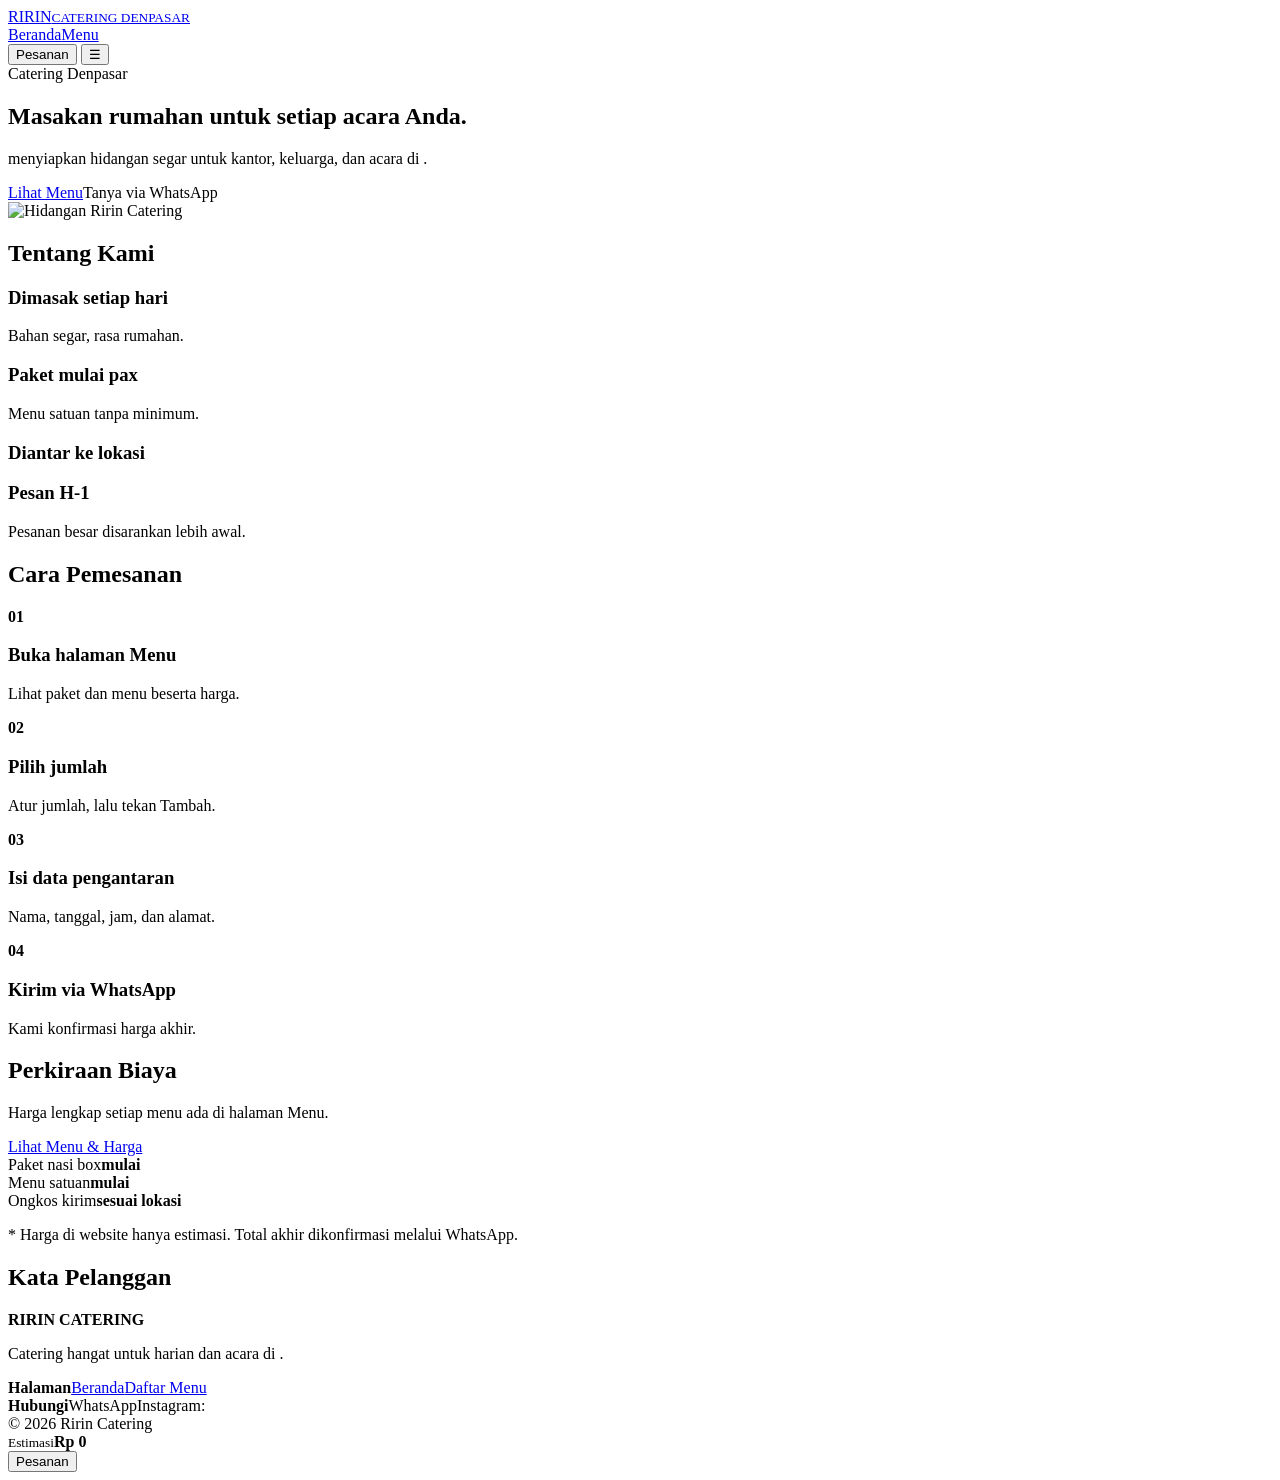
==== index.html @ 5c73bcd6 "Add files via upload" ====
<!DOCTYPE html>
<html lang="id">
<head>
<meta charset="utf-8">
<meta name="viewport" content="width=device-width, initial-scale=1">
<title>Ririn Catering Denpasar | Catering Rumahan</title>
<meta name="description" content="Catering kantor, keluarga, dan acara di Denpasar. Pesan mudah lewat WhatsApp.">
<meta property="og:title" content="Ririn Catering Denpasar | Catering Rumahan">
<meta property="og:description" content="Catering kantor, keluarga, dan acara di Denpasar. Pesan mudah lewat WhatsApp.">
<meta property="og:type" content="website">
<meta name="twitter:card" content="summary_large_image">
<link rel="preconnect" href="https://fonts.googleapis.com">
<link rel="stylesheet" href="https://fonts.googleapis.com/css2?family=DM+Sans:wght@400;500;600;700;800&display=swap">
<link rel="stylesheet" href="css/style.css">
</head>
<body>
<header><div class="wrap">
  <a href="index.html" class="logo">RIRIN<small>CATERING DENPASAR</small></a>
  <nav id="nav"><a href="index.html" class="active">Beranda</a><a href="menu.html">Menu</a></nav>
  <div class="head-right">
    <button type="button" class="btn outline cart-btn" onclick="openCart()">Pesanan <span data-count></span></button>
    <button type="button" id="menu-btn" class="btn outline" aria-label="Buka menu">☰</button>
  </div>
</div></header>
<main>
<section class="hero"><div class="wrap">
  <div><span class="eyebrow">Catering Denpasar</span>
  <h1>Masakan rumahan untuk setiap acara Anda.</h1>
  <p class="lead"><span data-name></span> menyiapkan hidangan segar untuk kantor, keluarga, dan acara di <span data-area></span>.</p>
  <div class="actions"><a href="menu.html" class="btn big">Lihat Menu</a><a data-wa target="_blank" rel="noopener" class="btn outline big">Tanya via WhatsApp</a></div></div>
  <img src="images/hero.jpg" alt="Hidangan Ririn Catering">
</div></section>
<section><div class="wrap"><h2>Tentang Kami</h2><div class="grid g4">
  <div class="card"><h3>Dimasak setiap hari</h3><p class="muted">Bahan segar, rasa rumahan.</p></div>
  <div class="card"><h3>Paket mulai <span data-min></span> pax</h3><p class="muted">Menu satuan tanpa minimum.</p></div>
  <div class="card"><h3>Diantar ke lokasi</h3><p class="muted" data-area></p></div>
  <div class="card"><h3>Pesan H-1</h3><p class="muted">Pesanan besar disarankan lebih awal.</p></div>
</div></div></section>
<section class="alt"><div class="wrap"><h2>Cara Pemesanan</h2><ol class="grid g4" style="list-style:none;padding:0">
  <li class="card step"><b>01</b><h3>Buka halaman Menu</h3><p class="muted">Lihat paket dan menu beserta harga.</p></li>
  <li class="card step"><b>02</b><h3>Pilih jumlah</h3><p class="muted">Atur jumlah, lalu tekan Tambah.</p></li>
  <li class="card step"><b>03</b><h3>Isi data pengantaran</h3><p class="muted">Nama, tanggal, jam, dan alamat.</p></li>
  <li class="card step"><b>04</b><h3>Kirim via WhatsApp</h3><p class="muted">Kami konfirmasi harga akhir.</p></li>
</ol></div></section>
<section><div class="wrap split">
  <div><h2>Perkiraan Biaya</h2><p class="muted">Harga lengkap setiap menu ada di halaman Menu.</p><div class="actions"><a href="menu.html" class="btn big">Lihat Menu &amp; Harga</a></div></div>
  <div class="card price-box">
    <div class="row"><span>Paket nasi box</span><strong>mulai <span id="from-pkg"></span></strong></div>
    <div class="row"><span>Menu satuan</span><strong>mulai <span id="from-menu"></span></strong></div>
    <div class="row"><span>Ongkos kirim</span><strong>sesuai lokasi</strong></div>
    <p class="note">* Harga di website hanya estimasi. Total akhir dikonfirmasi melalui WhatsApp.</p>
  </div>
</div></section>
<section class="alt"><div class="wrap"><h2>Kata Pelanggan</h2><div id="reviews" class="grid g3"></div></div></section>
</main>
<footer><div class="wrap"><div>
  <div><strong>RIRIN CATERING</strong><p>Catering hangat untuk harian dan acara di <span data-area style="display:inline"></span>.</p></div>
  <div><strong>Halaman</strong><a href="index.html">Beranda</a><a href="menu.html">Daftar Menu</a></div>
  <div><strong>Hubungi</strong><a data-wa target="_blank" rel="noopener">WhatsApp</a><span>Instagram: <span data-ig style="display:inline"></span></span></div>
</div><div class="copy">© 2026 Ririn Catering</div></div></footer>

<dialog id="cart">
  <div class="dlg-head"><h2>Pesanan Anda</h2><button type="button" class="close" onclick="closeCart()" aria-label="Tutup">×</button></div>
  <div id="cart-empty" class="empty"><p><strong>Belum ada menu dipilih</strong></p><a href="menu.html" class="btn">Lihat Menu</a></div>
  <div id="cart-filled" hidden>
    <div id="cart-list"></div>
    <div class="sum"><span class="muted">Estimasi total</span><strong data-total></strong></div>
    <p class="info">Harga di website hanya estimasi. Harga akhir dan ongkos kirim dikonfirmasi melalui WhatsApp.</p>
    <form onsubmit="checkout(event)">
      <label><span>Nama</span><input name="name" required maxlength="80" placeholder="Nama pemesan"></label>
      <label><span>Nomor WhatsApp</span><input name="phone" type="tel" required maxlength="18" placeholder="08xxxxxxxxxx"></label>
      <label><span>Tanggal</span><input name="date" type="date" required></label>
      <label><span>Jam pengantaran</span><input name="time" type="time" required></label>
      <label class="wide"><span>Alamat</span><textarea name="address" required maxlength="300" placeholder="Alamat lengkap"></textarea></label>
      <label class="wide"><span>Catatan (opsional)</span><textarea name="note" maxlength="500"></textarea></label>
      <button class="btn wa big block wide" type="submit">Pesan via WhatsApp</button>
    </form>
  </div>
</dialog>

<div class="bar"><div><small>Estimasi</small><strong data-total>Rp 0</strong></div><button type="button" class="btn" onclick="openCart()">Pesanan <span data-count></span></button></div>
<div id="toast" role="status"></div>
<script src="js/config.js"></script>
<script src="js/app.js"></script>
</body>
</html>
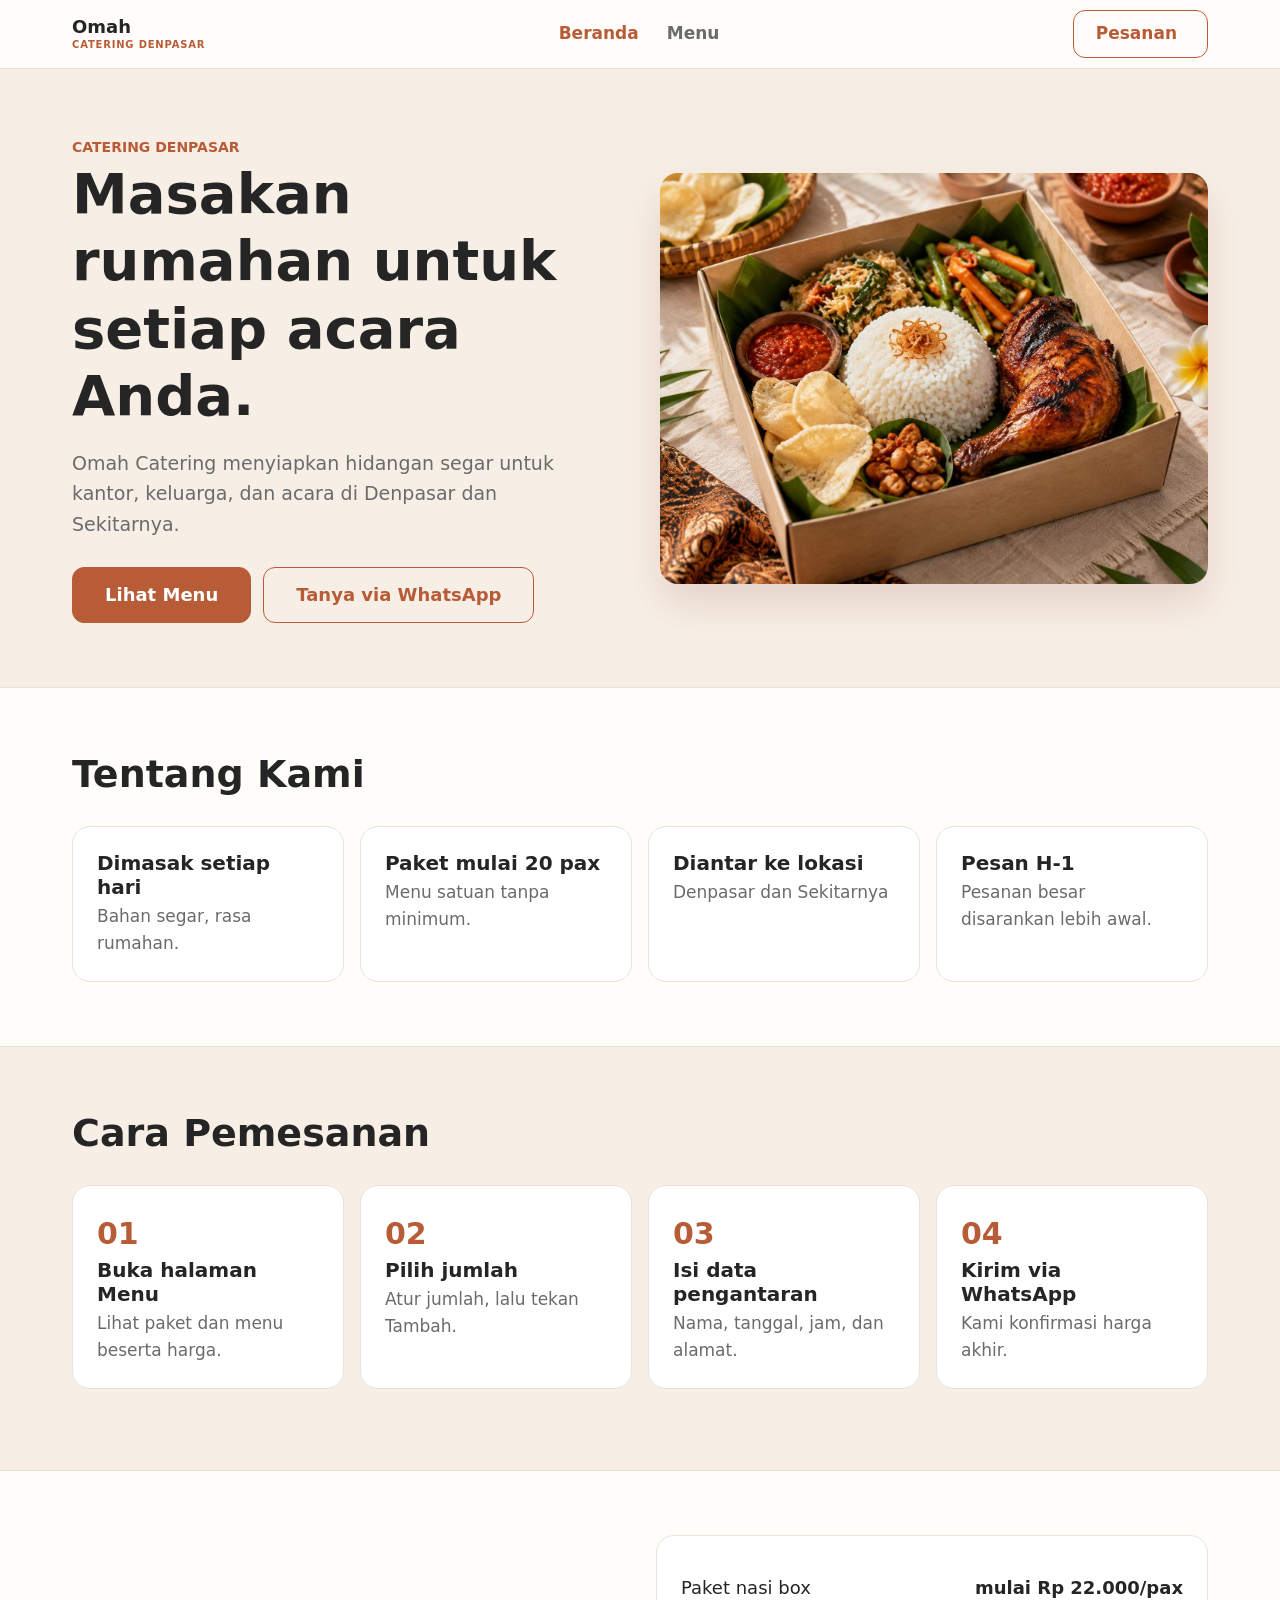
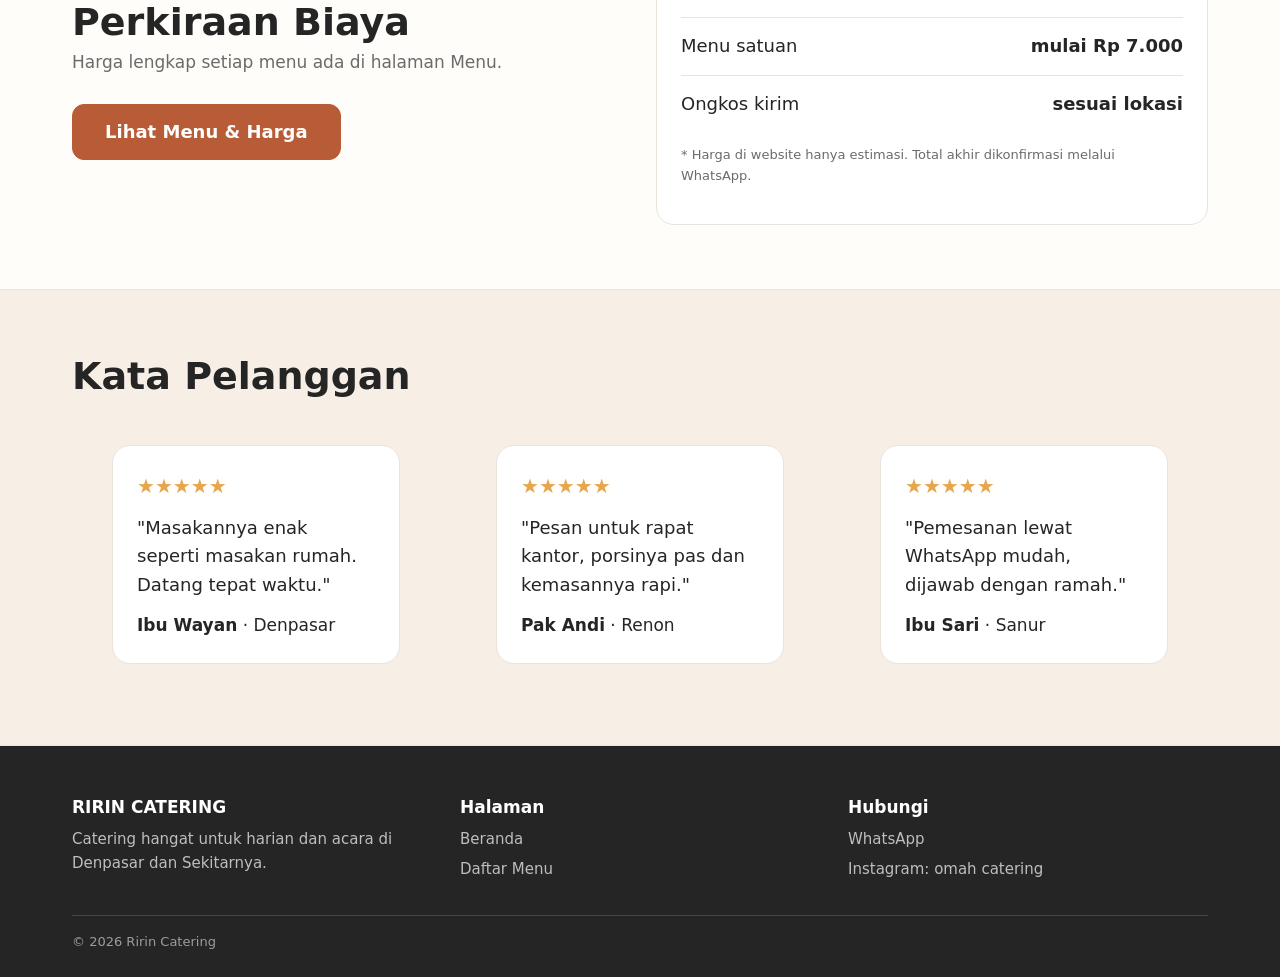
==== commit ce581449: "Update index.html" ====
--- a/index.html
+++ b/index.html
@@ -3,7 +3,7 @@
 <head>
 <meta charset="utf-8">
 <meta name="viewport" content="width=device-width, initial-scale=1">
-<title>Ririn Catering Denpasar | Catering Rumahan</title>
+<title>Omah Catering Denpasar | Catering Rumahan</title>
 <meta name="description" content="Catering kantor, keluarga, dan acara di Denpasar. Pesan mudah lewat WhatsApp.">
 <meta property="og:title" content="Ririn Catering Denpasar | Catering Rumahan">
 <meta property="og:description" content="Catering kantor, keluarga, dan acara di Denpasar. Pesan mudah lewat WhatsApp.">
@@ -15,7 +15,7 @@
 </head>
 <body>
 <header><div class="wrap">
-  <a href="index.html" class="logo">RIRIN<small>CATERING DENPASAR</small></a>
+  <a href="index.html" class="logo">Omah<small>CATERING DENPASAR</small></a>
   <nav id="nav"><a href="index.html" class="active">Beranda</a><a href="menu.html">Menu</a></nav>
   <div class="head-right">
     <button type="button" class="btn outline cart-btn" onclick="openCart()">Pesanan <span data-count></span></button>
@@ -28,7 +28,7 @@
   <h1>Masakan rumahan untuk setiap acara Anda.</h1>
   <p class="lead"><span data-name></span> menyiapkan hidangan segar untuk kantor, keluarga, dan acara di <span data-area></span>.</p>
   <div class="actions"><a href="menu.html" class="btn big">Lihat Menu</a><a data-wa target="_blank" rel="noopener" class="btn outline big">Tanya via WhatsApp</a></div></div>
-  <img src="images/hero.jpg" alt="Hidangan Ririn Catering">
+  <img src="images/hero.jpg" alt="Hidangan Omah Catering">
 </div></section>
 <section><div class="wrap"><h2>Tentang Kami</h2><div class="grid g4">
   <div class="card"><h3>Dimasak setiap hari</h3><p class="muted">Bahan segar, rasa rumahan.</p></div>
--- a/css/style.css
+++ b/css/style.css
@@ -0,0 +1,119 @@
+/* Warna utama — ubah di sini untuk mengganti warna brand */
+:root {
+  --primary: #b85c38; --primary-dark: #7f3824; --accent: #e8a54b;
+  --bg: #fffdf9; --soft: #f7efe6; --text: #252525; --muted: #6b6b6b;
+  --card: #fff; --border: #e9e3dc; --wa: #25d366;
+}
+* { box-sizing: border-box; }
+body { margin: 0; font-family: "DM Sans", system-ui, sans-serif; font-size: 17px; line-height: 1.6; color: var(--text); background: var(--bg); padding-bottom: 76px; }
+@media (min-width: 768px) { body { padding-bottom: 0; } }
+img { max-width: 100%; display: block; }
+a { color: inherit; }
+h1, h2, h3 { line-height: 1.2; margin: 0; }
+h1 { font-size: clamp(34px, 6vw, 56px); font-weight: 800; }
+h2 { font-size: clamp(28px, 4vw, 38px); font-weight: 800; }
+h3 { font-size: 20px; }
+.wrap { max-width: 1200px; margin: 0 auto; padding: 0 16px; }
+@media (min-width: 768px) { .wrap { padding: 0 32px; } }
+.muted { color: var(--muted); margin: 4px 0 0; }
+.small { font-size: 13px; }
+.note { font-size: 13px; color: var(--muted); }
+section { padding: 64px 0; }
+.alt { background: var(--soft); border-block: 1px solid var(--border); }
+
+header { position: sticky; top: 0; z-index: 40; background: rgba(255,253,249,.96); backdrop-filter: blur(8px); border-bottom: 1px solid var(--border); }
+header .wrap { height: 68px; display: flex; align-items: center; justify-content: space-between; gap: 12px; }
+.logo { text-decoration: none; font-weight: 800; font-size: 18px; line-height: 1; }
+.logo small { display: block; color: var(--primary); font-size: 10px; letter-spacing: .08em; margin-top: 4px; }
+nav { display: flex; gap: 28px; }
+nav a { text-decoration: none; font-weight: 600; color: var(--muted); }
+nav a.active, nav a:hover { color: var(--primary); }
+.head-right { display: flex; gap: 8px; align-items: center; }
+#menu-btn { display: none; }
+@media (max-width: 767px) {
+  #menu-btn { display: inline-flex; }
+  nav { display: none; position: absolute; top: 68px; left: 0; right: 0; flex-direction: column; gap: 0; background: var(--bg); border-bottom: 1px solid var(--border); padding: 0 16px; }
+  nav.open { display: flex; }
+  nav a { padding: 14px 0; border-bottom: 1px solid var(--border); font-size: 18px; }
+  .head-right .cart-btn { display: none; }
+}
+
+.btn { display: inline-flex; align-items: center; justify-content: center; gap: 8px; min-height: 48px; padding: 0 22px; border-radius: 12px; border: 1px solid var(--primary); background: var(--primary); color: #fff; font: inherit; font-weight: 700; text-decoration: none; cursor: pointer; transition: transform .15s, background .15s; }
+.btn:hover { background: var(--primary-dark); }
+.btn:active { transform: scale(.97); }
+.btn.outline { background: transparent; color: var(--primary); }
+.btn.outline:hover { background: var(--soft); }
+.btn.wa { background: var(--wa); border-color: var(--wa); color: #fff; }
+.btn.big { min-height: 56px; padding: 0 32px; font-size: 18px; }
+.btn.block { width: 100%; }
+.link { background: none; border: 0; color: var(--muted); text-decoration: underline; cursor: pointer; font: inherit; font-size: 14px; }
+
+.hero { background: var(--soft); border-bottom: 1px solid var(--border); }
+.hero .wrap { display: grid; gap: 40px; align-items: center; }
+@media (min-width: 1024px) { .hero .wrap { grid-template-columns: 1fr 1fr; } }
+.eyebrow { color: var(--primary); font-weight: 800; text-transform: uppercase; font-size: 14px; }
+.hero p.lead { font-size: 19px; color: var(--muted); max-width: 520px; }
+.actions { display: flex; flex-wrap: wrap; gap: 12px; margin-top: 28px; }
+.hero img { width: 100%; aspect-ratio: 4/3; object-fit: cover; border-radius: 18px; box-shadow: 0 20px 40px rgba(127,56,36,.15); }
+
+.grid { display: grid; gap: 16px; margin-top: 28px; }
+@media (min-width: 640px) { .g2, .g4 { grid-template-columns: repeat(2, 1fr); } }
+@media (min-width: 1024px) { .g4 { grid-template-columns: repeat(4, 1fr); } .g3 { grid-template-columns: repeat(3, 1fr); } }
+.card { background: var(--card); border: 1px solid var(--border); border-radius: 18px; padding: 24px; }
+.step b { font-size: 30px; color: var(--primary); }
+.price-box .row { display: flex; justify-content: space-between; gap: 12px; padding: 14px 0; border-bottom: 1px solid var(--border); font-size: 18px; }
+.price-box .row:last-of-type { border: 0; }
+.split { display: grid; gap: 32px; align-items: center; }
+@media (min-width: 1024px) { .split { grid-template-columns: 1fr 1fr; } }
+.stars { color: var(--accent); font-size: 20px; }
+.review blockquote { margin: 12px 0; font-size: 18px; }
+
+/* Menu */
+.filters { position: sticky; top: 68px; z-index: 30; background: var(--bg); display: flex; gap: 8px; overflow-x: auto; padding: 12px 0; margin-top: 20px; }
+.chip { flex: none; min-height: 44px; padding: 0 20px; border-radius: 12px; border: 1px solid var(--border); background: #fff; font: inherit; font-weight: 600; cursor: pointer; }
+.chip.on { background: var(--primary); color: #fff; border-color: var(--primary); }
+.pkg { padding: 0; overflow: hidden; display: flex; flex-direction: column; }
+.pkg img { aspect-ratio: 4/3; object-fit: cover; width: 100%; }
+.pkg .body { padding: 20px; display: flex; flex-direction: column; flex: 1; }
+.pkg ul { padding-left: 20px; margin: 10px 0; flex: 1; }
+.price { color: var(--primary); font-weight: 800; font-size: 19px; margin: 4px 0 0; }
+.price small { color: var(--muted); font-weight: 500; font-size: 14px; }
+.item .top { display: flex; justify-content: space-between; gap: 12px; }
+.add { display: flex; gap: 10px; margin-top: 16px; flex-wrap: wrap; }
+.add .btn { flex: 1; }
+.qty { display: inline-flex; align-items: center; border: 1px solid var(--border); border-radius: 12px; }
+.qty button { width: 44px; height: 44px; border: 0; background: none; font-size: 22px; cursor: pointer; color: var(--primary); }
+.qty button:disabled { color: #ccc; cursor: default; }
+.qty span { min-width: 56px; text-align: center; font-weight: 700; }
+
+/* Keranjang */
+dialog { width: min(640px, 94vw); max-height: 92vh; border: 0; border-radius: 18px; padding: 24px; }
+dialog::backdrop { background: rgba(0,0,0,.45); }
+.dlg-head { display: flex; justify-content: space-between; align-items: center; }
+.close { font-size: 28px; background: none; border: 0; cursor: pointer; width: 44px; height: 44px; }
+.cart-row { display: flex; justify-content: space-between; gap: 12px; padding: 14px 0; border-bottom: 1px solid var(--border); }
+.cart-row small { display: block; color: var(--muted); }
+.cart-row .qty { margin-top: 8px; }
+.cart-row .right { text-align: right; display: flex; flex-direction: column; align-items: flex-end; gap: 6px; }
+.sum { display: flex; justify-content: space-between; align-items: end; padding: 16px 0; }
+.sum strong { font-size: 26px; color: var(--primary); }
+.info { background: var(--soft); border-radius: 10px; padding: 12px; font-size: 13px; color: var(--muted); }
+form { display: grid; gap: 14px; margin-top: 16px; }
+@media (min-width: 640px) { form { grid-template-columns: 1fr 1fr; } form .wide { grid-column: 1 / -1; } }
+label span { display: block; font-weight: 700; font-size: 15px; margin-bottom: 6px; }
+input, textarea { width: 100%; min-height: 48px; padding: 10px 12px; border: 1px solid var(--border); border-radius: 10px; font: inherit; }
+.empty { text-align: center; padding: 40px 0; }
+
+.bar { position: fixed; left: 0; right: 0; bottom: 0; z-index: 40; background: #fff; border-top: 1px solid var(--border); padding: 10px 16px; display: flex; justify-content: space-between; align-items: center; gap: 12px; }
+.bar small { display: block; font-size: 11px; color: var(--muted); font-weight: 700; text-transform: uppercase; }
+.bar strong { color: var(--primary); font-size: 19px; }
+@media (min-width: 768px) { .bar { display: none; } }
+
+footer { background: var(--text); color: #fff; padding: 48px 0 24px; }
+footer .wrap > div { display: grid; gap: 28px; }
+@media (min-width: 768px) { footer .wrap > div { grid-template-columns: repeat(3, 1fr); } }
+footer p, footer a, footer span { color: rgba(255,255,255,.7); font-size: 15px; text-decoration: none; display: block; margin: 6px 0; }
+footer .copy { border-top: 1px solid rgba(255,255,255,.15); margin-top: 28px; padding-top: 16px; font-size: 13px; color: rgba(255,255,255,.55); }
+
+#toast { position: fixed; top: 84px; left: 50%; transform: translate(-50%, -20px); opacity: 0; background: var(--text); color: #fff; padding: 12px 20px; border-radius: 12px; transition: .2s; z-index: 60; pointer-events: none; }
+#toast.show { opacity: 1; transform: translate(-50%, 0); }
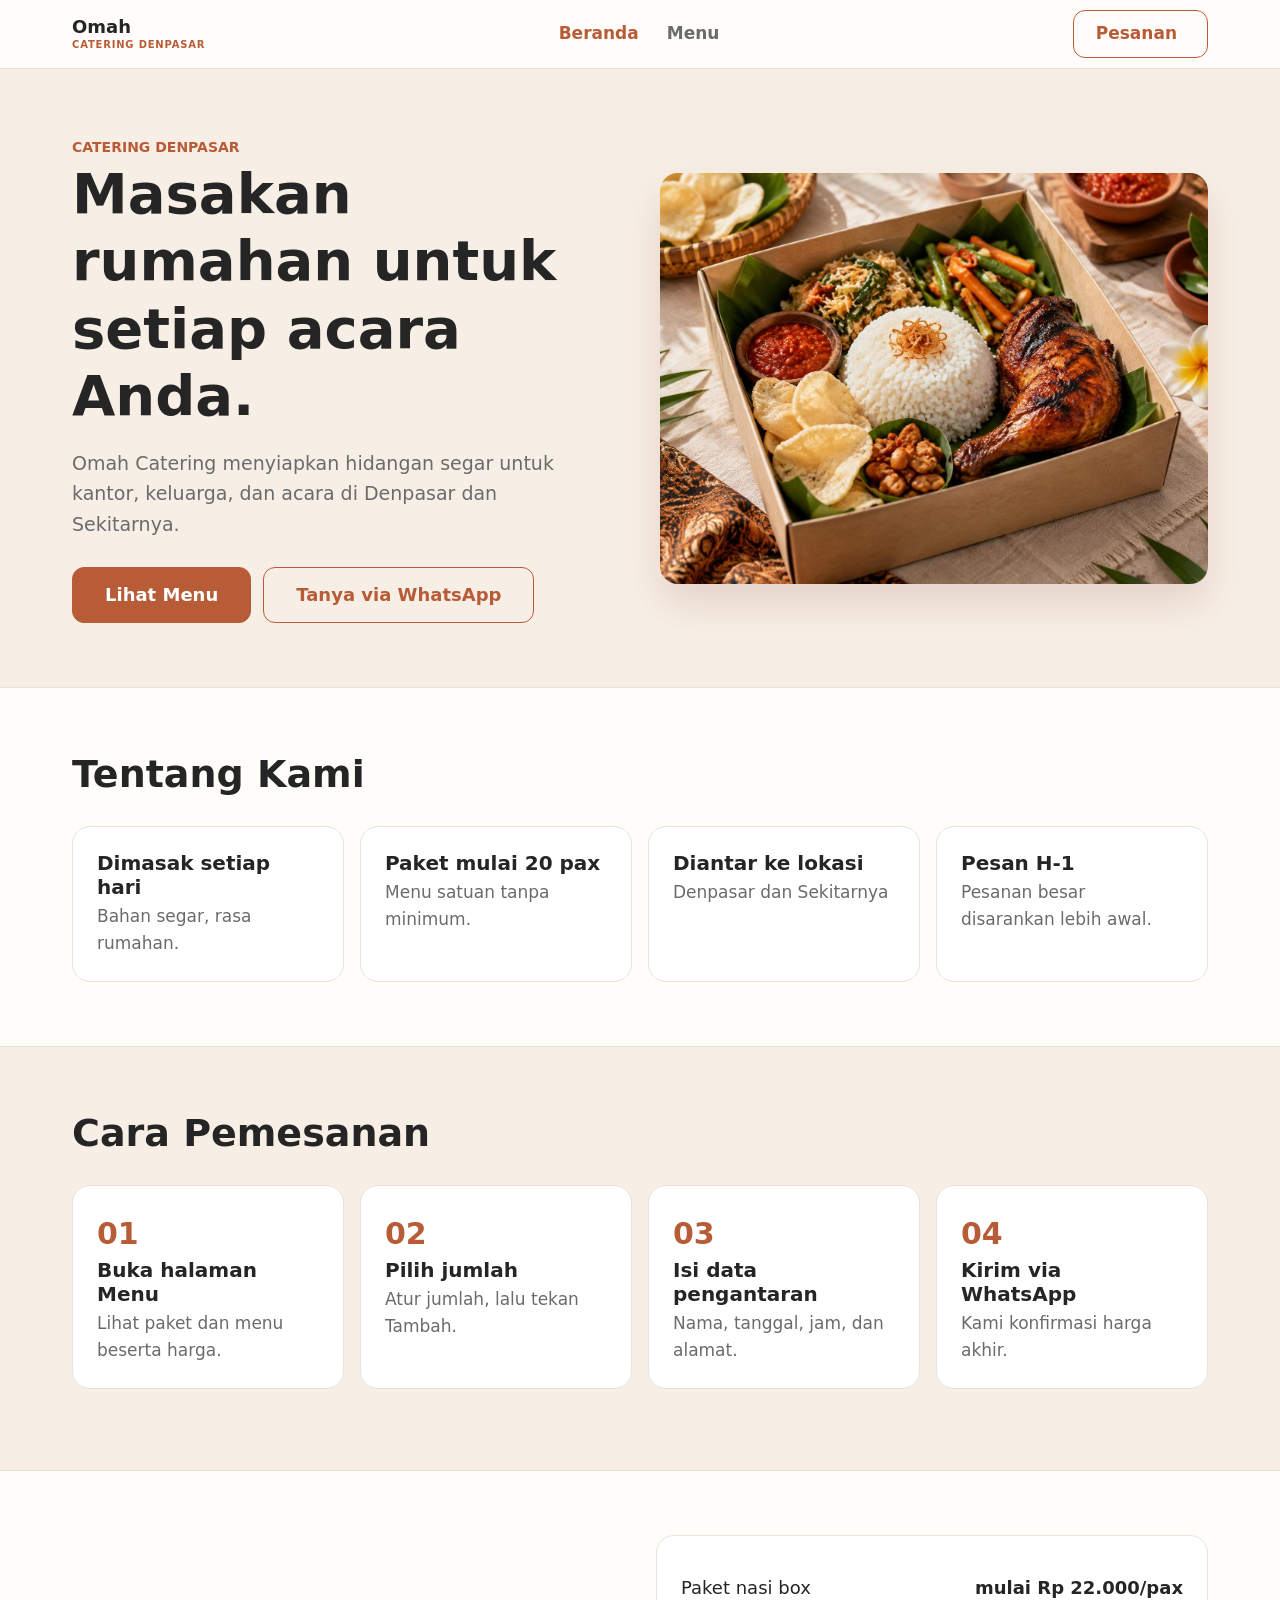
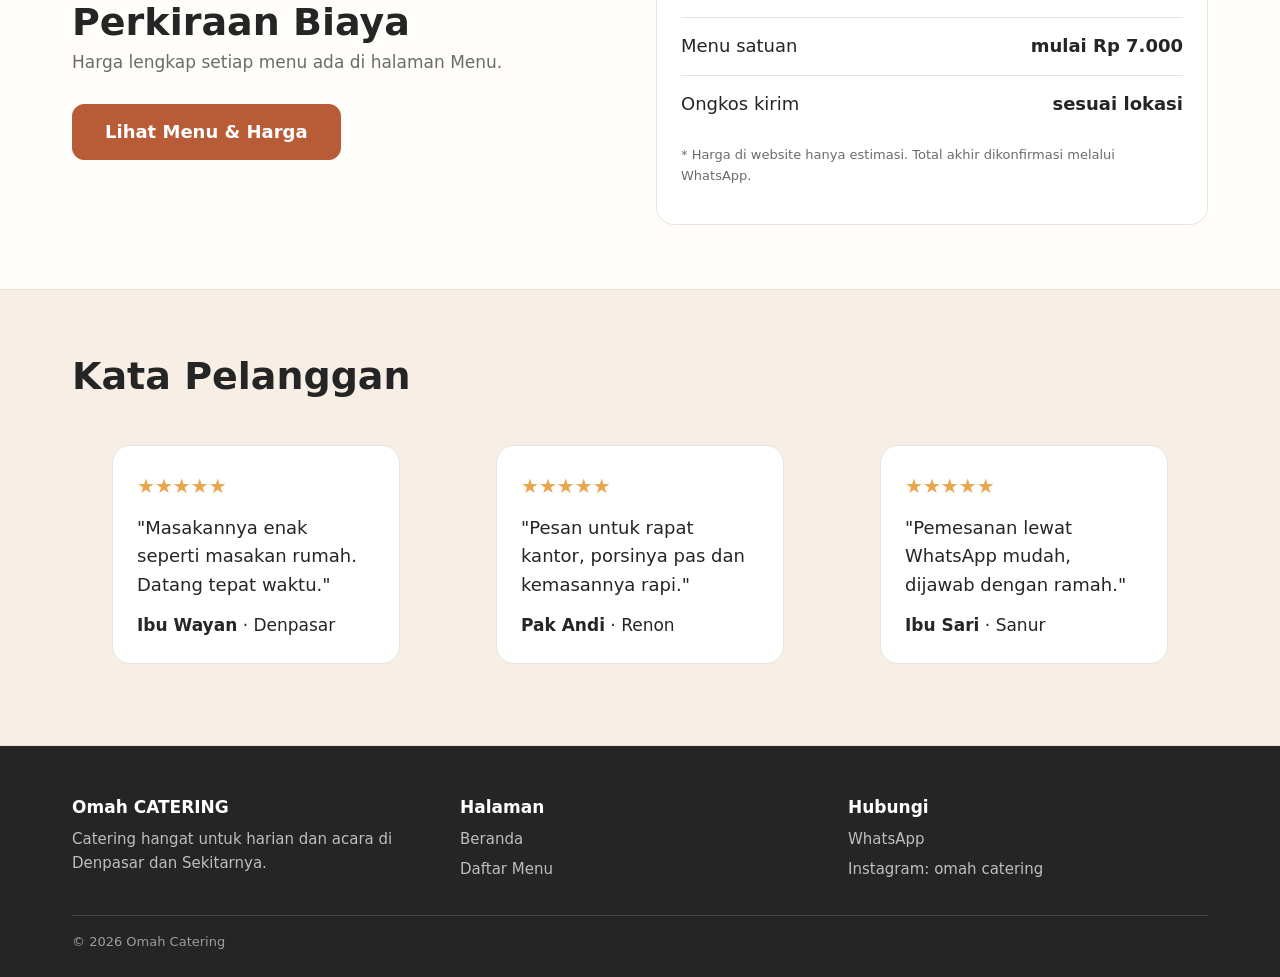
==== commit f53d1eac: "Update index.html" ====
--- a/index.html
+++ b/index.html
@@ -5,7 +5,7 @@
 <meta name="viewport" content="width=device-width, initial-scale=1">
 <title>Omah Catering Denpasar | Catering Rumahan</title>
 <meta name="description" content="Catering kantor, keluarga, dan acara di Denpasar. Pesan mudah lewat WhatsApp.">
-<meta property="og:title" content="Ririn Catering Denpasar | Catering Rumahan">
+<meta property="og:title" content="Omah Catering Denpasar | Catering Rumahan">
 <meta property="og:description" content="Catering kantor, keluarga, dan acara di Denpasar. Pesan mudah lewat WhatsApp.">
 <meta property="og:type" content="website">
 <meta name="twitter:card" content="summary_large_image">
@@ -54,10 +54,10 @@
 <section class="alt"><div class="wrap"><h2>Kata Pelanggan</h2><div id="reviews" class="grid g3"></div></div></section>
 </main>
 <footer><div class="wrap"><div>
-  <div><strong>RIRIN CATERING</strong><p>Catering hangat untuk harian dan acara di <span data-area style="display:inline"></span>.</p></div>
+  <div><strong>Omah CATERING</strong><p>Catering hangat untuk harian dan acara di <span data-area style="display:inline"></span>.</p></div>
   <div><strong>Halaman</strong><a href="index.html">Beranda</a><a href="menu.html">Daftar Menu</a></div>
   <div><strong>Hubungi</strong><a data-wa target="_blank" rel="noopener">WhatsApp</a><span>Instagram: <span data-ig style="display:inline"></span></span></div>
-</div><div class="copy">© 2026 Ririn Catering</div></div></footer>
+</div><div class="copy">© 2026 Omah Catering</div></div></footer>
 
 <dialog id="cart">
   <div class="dlg-head"><h2>Pesanan Anda</h2><button type="button" class="close" onclick="closeCart()" aria-label="Tutup">×</button></div>
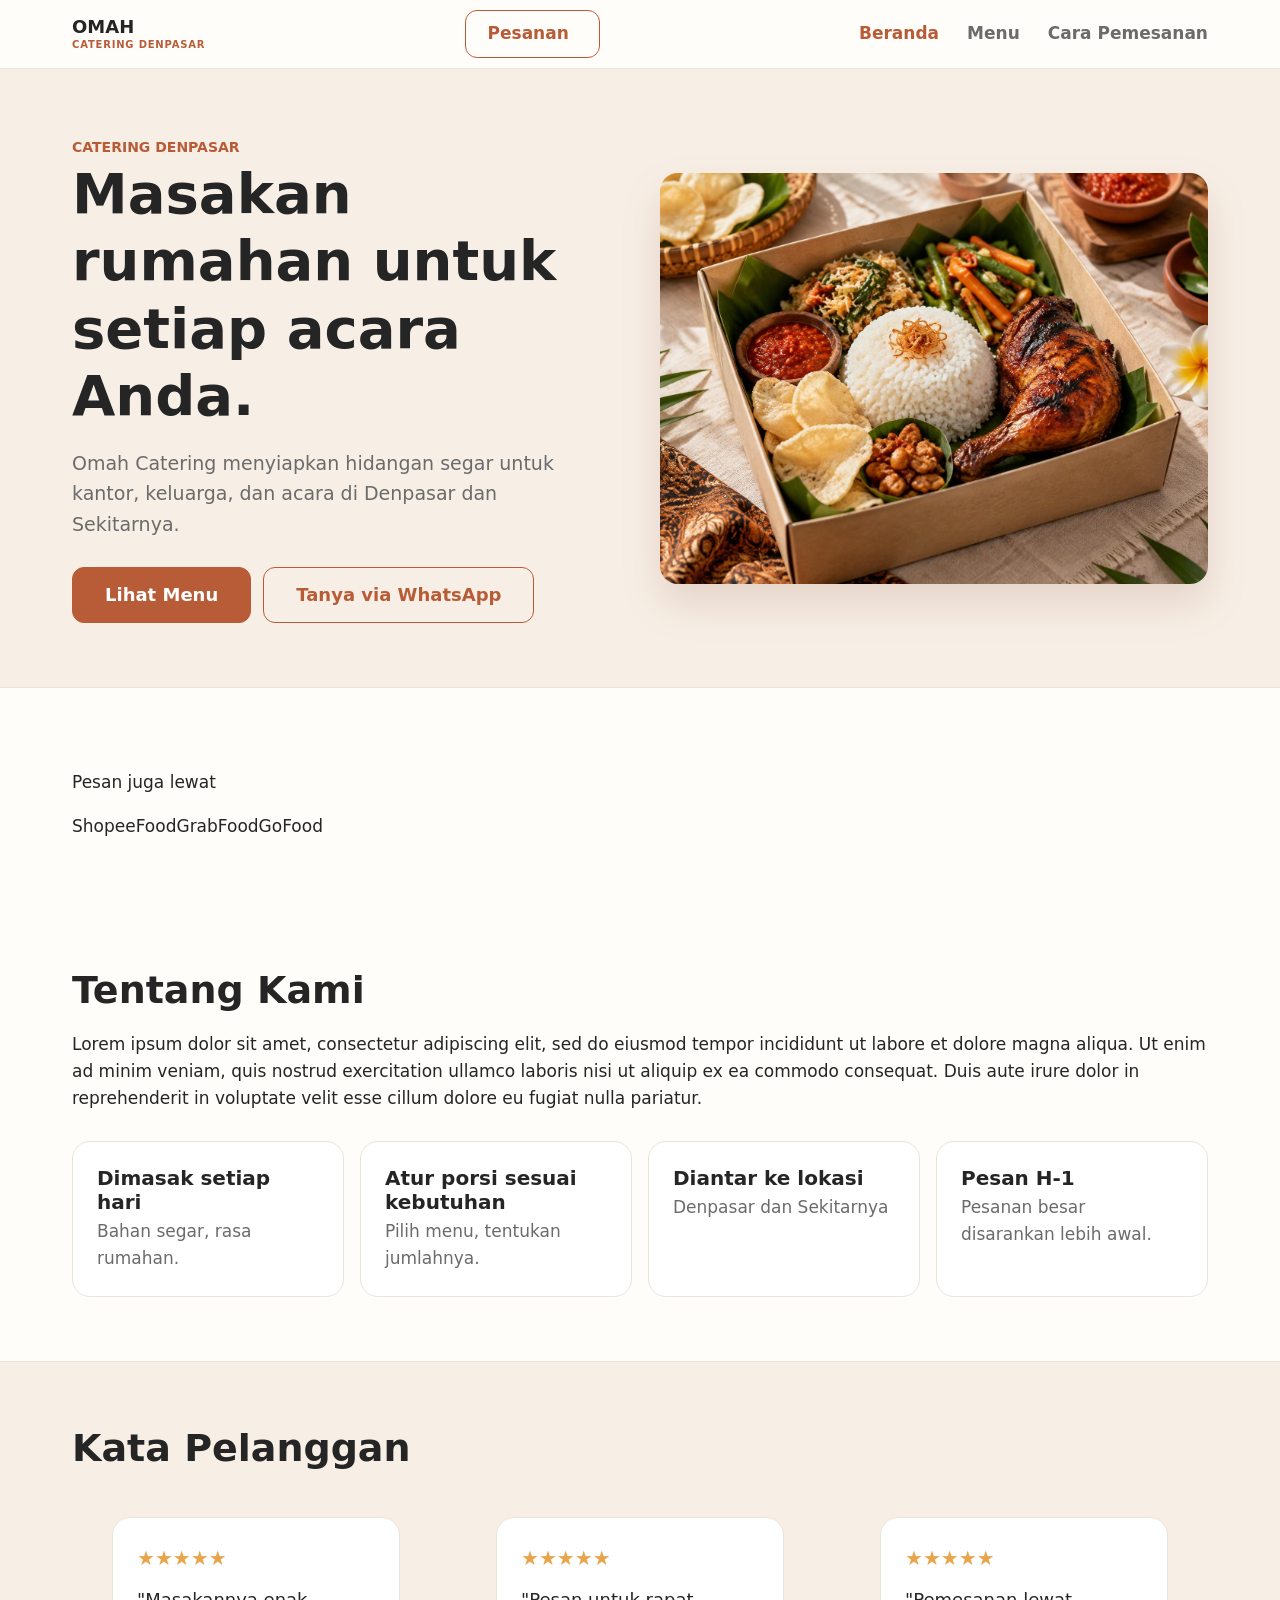
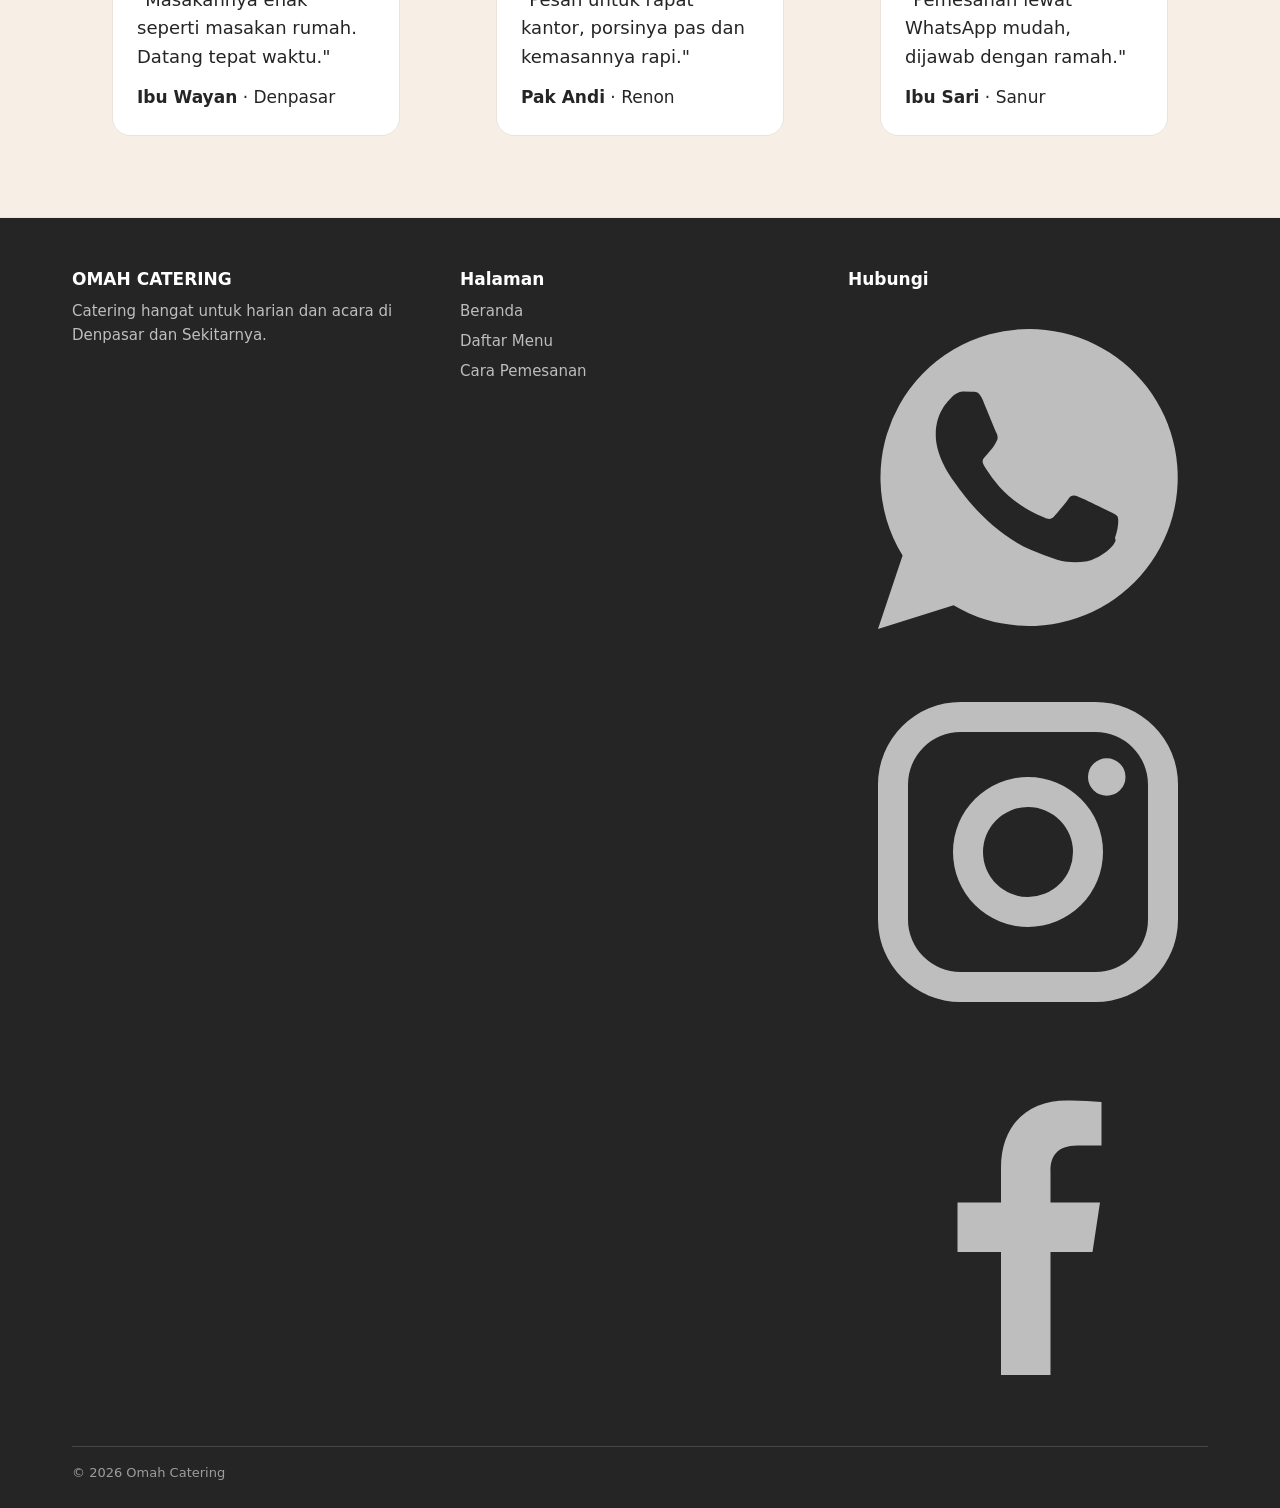
==== commit 997eb2a9: "Update index.html" ====
--- a/index.html
+++ b/index.html
@@ -15,12 +15,12 @@
 </head>
 <body>
 <header><div class="wrap">
-  <a href="index.html" class="logo">Omah<small>CATERING DENPASAR</small></a>
-  <nav id="nav"><a href="index.html" class="active">Beranda</a><a href="menu.html">Menu</a></nav>
+  <a href="index.html" class="logo">OMAH<small>CATERING DENPASAR</small></a>
   <div class="head-right">
     <button type="button" class="btn outline cart-btn" onclick="openCart()">Pesanan <span data-count></span></button>
-    <button type="button" id="menu-btn" class="btn outline" aria-label="Buka menu">☰</button>
+    <button type="button" id="menu-btn" class="btn outline" aria-label="Buka menu" aria-expanded="false" aria-controls="nav">☰</button>
   </div>
+  <nav id="nav"><a href="index.html" class="active">Beranda</a><a href="menu.html">Menu</a><a href="cara-pemesanan.html">Cara Pemesanan</a></nav>
 </div></header>
 <main>
 <section class="hero"><div class="wrap">
@@ -30,33 +30,30 @@
   <div class="actions"><a href="menu.html" class="btn big">Lihat Menu</a><a data-wa target="_blank" rel="noopener" class="btn outline big">Tanya via WhatsApp</a></div></div>
   <img src="images/hero.jpg" alt="Hidangan Omah Catering">
 </div></section>
-<section><div class="wrap"><h2>Tentang Kami</h2><div class="grid g4">
+<section class="platform-sec"><div class="wrap">
+  <p class="plat-title">Pesan juga lewat</p>
+  <div id="platforms" class="platforms"></div>
+</div></section>
+<section><div class="wrap"><h2>Tentang Kami</h2>
+  <p class="about">Lorem ipsum dolor sit amet, consectetur adipiscing elit, sed do eiusmod tempor incididunt ut labore et dolore magna aliqua. Ut enim ad minim veniam, quis nostrud exercitation ullamco laboris nisi ut aliquip ex ea commodo consequat. Duis aute irure dolor in reprehenderit in voluptate velit esse cillum dolore eu fugiat nulla pariatur.</p>
+  <div class="grid g4">
   <div class="card"><h3>Dimasak setiap hari</h3><p class="muted">Bahan segar, rasa rumahan.</p></div>
-  <div class="card"><h3>Paket mulai <span data-min></span> pax</h3><p class="muted">Menu satuan tanpa minimum.</p></div>
+  <div class="card"><h3>Atur porsi sesuai kebutuhan</h3><p class="muted">Pilih menu, tentukan jumlahnya.</p></div>
   <div class="card"><h3>Diantar ke lokasi</h3><p class="muted" data-area></p></div>
   <div class="card"><h3>Pesan H-1</h3><p class="muted">Pesanan besar disarankan lebih awal.</p></div>
 </div></div></section>
-<section class="alt"><div class="wrap"><h2>Cara Pemesanan</h2><ol class="grid g4" style="list-style:none;padding:0">
-  <li class="card step"><b>01</b><h3>Buka halaman Menu</h3><p class="muted">Lihat paket dan menu beserta harga.</p></li>
-  <li class="card step"><b>02</b><h3>Pilih jumlah</h3><p class="muted">Atur jumlah, lalu tekan Tambah.</p></li>
-  <li class="card step"><b>03</b><h3>Isi data pengantaran</h3><p class="muted">Nama, tanggal, jam, dan alamat.</p></li>
-  <li class="card step"><b>04</b><h3>Kirim via WhatsApp</h3><p class="muted">Kami konfirmasi harga akhir.</p></li>
-</ol></div></section>
-<section><div class="wrap split">
-  <div><h2>Perkiraan Biaya</h2><p class="muted">Harga lengkap setiap menu ada di halaman Menu.</p><div class="actions"><a href="menu.html" class="btn big">Lihat Menu &amp; Harga</a></div></div>
-  <div class="card price-box">
-    <div class="row"><span>Paket nasi box</span><strong>mulai <span id="from-pkg"></span></strong></div>
-    <div class="row"><span>Menu satuan</span><strong>mulai <span id="from-menu"></span></strong></div>
-    <div class="row"><span>Ongkos kirim</span><strong>sesuai lokasi</strong></div>
-    <p class="note">* Harga di website hanya estimasi. Total akhir dikonfirmasi melalui WhatsApp.</p>
-  </div>
-</div></section>
 <section class="alt"><div class="wrap"><h2>Kata Pelanggan</h2><div id="reviews" class="grid g3"></div></div></section>
 </main>
 <footer><div class="wrap"><div>
-  <div><strong>Omah CATERING</strong><p>Catering hangat untuk harian dan acara di <span data-area style="display:inline"></span>.</p></div>
-  <div><strong>Halaman</strong><a href="index.html">Beranda</a><a href="menu.html">Daftar Menu</a></div>
-  <div><strong>Hubungi</strong><a data-wa target="_blank" rel="noopener">WhatsApp</a><span>Instagram: <span data-ig style="display:inline"></span></span></div>
+  <div><strong>OMAH CATERING</strong><p>Catering hangat untuk harian dan acara di <span data-area style="display:inline"></span>.</p></div>
+  <div><strong>Halaman</strong><a href="index.html">Beranda</a><a href="menu.html">Daftar Menu</a><a href="cara-pemesanan.html">Cara Pemesanan</a></div>
+  <div><strong>Hubungi</strong>
+    <div class="social">
+      <a data-wa target="_blank" rel="noopener" aria-label="WhatsApp" title="WhatsApp"><i data-icon="whatsapp"></i></a>
+      <a data-link="instagram" target="_blank" rel="noopener" aria-label="Instagram" title="Instagram"><i data-icon="instagram"></i></a>
+      <a data-link="facebook" target="_blank" rel="noopener" aria-label="Facebook" title="Facebook"><i data-icon="facebook"></i></a>
+    </div>
+  </div>
 </div><div class="copy">© 2026 Omah Catering</div></div></footer>
 
 <dialog id="cart">
